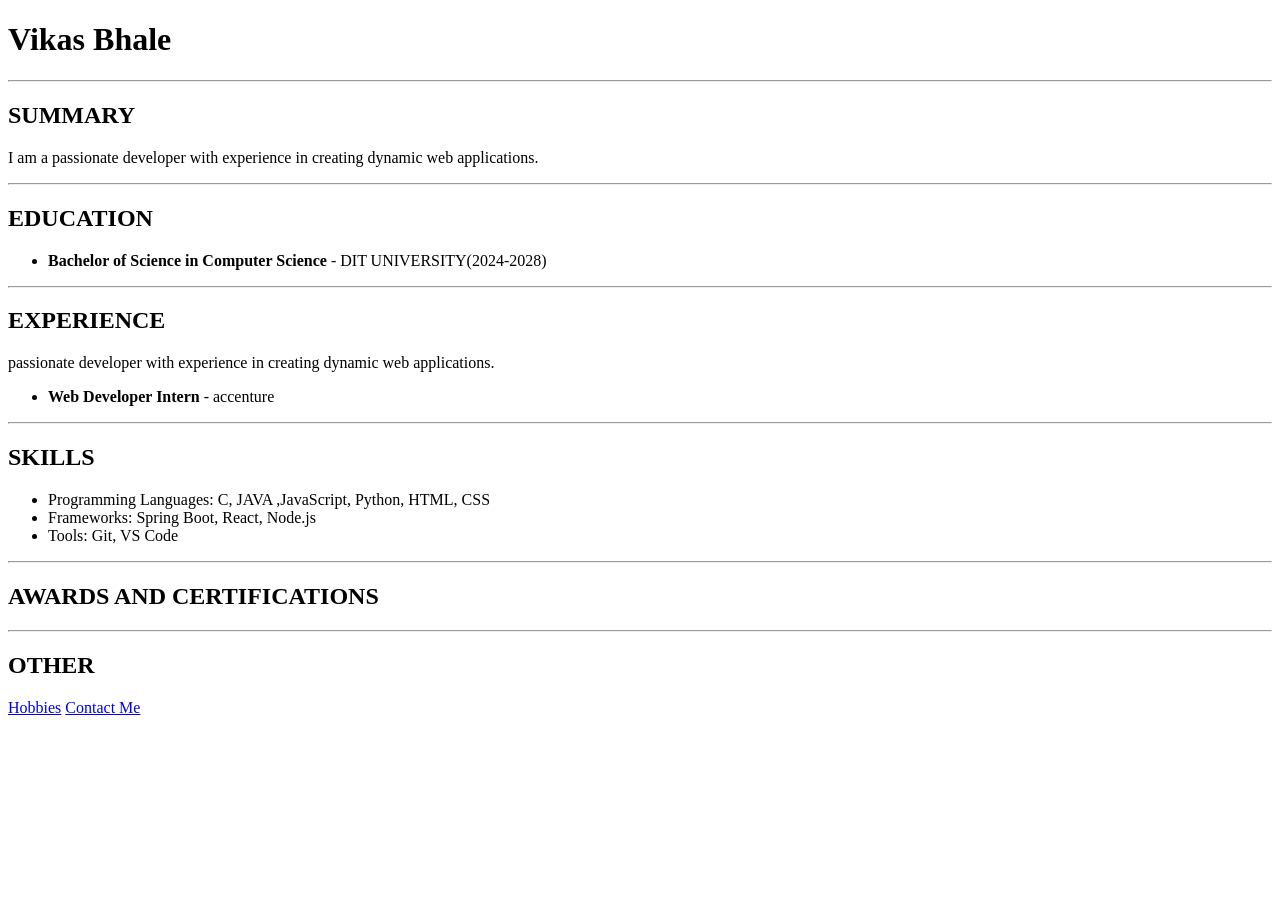
==== index.html @ cbca934f "Add files via upload" ====
<!DOCTYPE html>
<html lang="en">
<head>
    <meta charset="UTF-8">
    <meta name="viewport" content="width=device-width, initial-scale=1.0">
    <title>My Resume</title>
</head>
<body>
    <h1>Vikas Bhale</h1>
    <hr />
    <h2>SUMMARY</h2>
    <p>I am a passionate developer with experience in creating dynamic web applications.</p>
    <hr />
    <h2>EDUCATION
    </h2>
    <ul>
        <li><strong>Bachelor of Science in Computer Science</strong> - DIT UNIVERSITY(2024-2028)</li>
    </ul>
    <hr />
    <h2>EXPERIENCE</h2>
    <p>passionate developer with experience in creating dynamic web applications.</p>
    <ul>
        <li><strong>Web Developer Intern</strong> - accenture</li>
    </ul>
    <hr />
    <h2>SKILLS</h2>
    <ul>
        <li>Programming Languages: C, JAVA ,JavaScript, Python, HTML, CSS</li>
        <li>Frameworks: Spring Boot, React, Node.js</li>
        <li>Tools: Git, VS Code</li>
    </ul>
    <hr />
    <h2>AWARDS AND CERTIFICATIONS</h2>
    <hr />
    <h2>OTHER</h2>
    <a href="hobbies.html">Hobbies</a>
    <a href="contact.html">Contact Me</a>
</body>
</html>
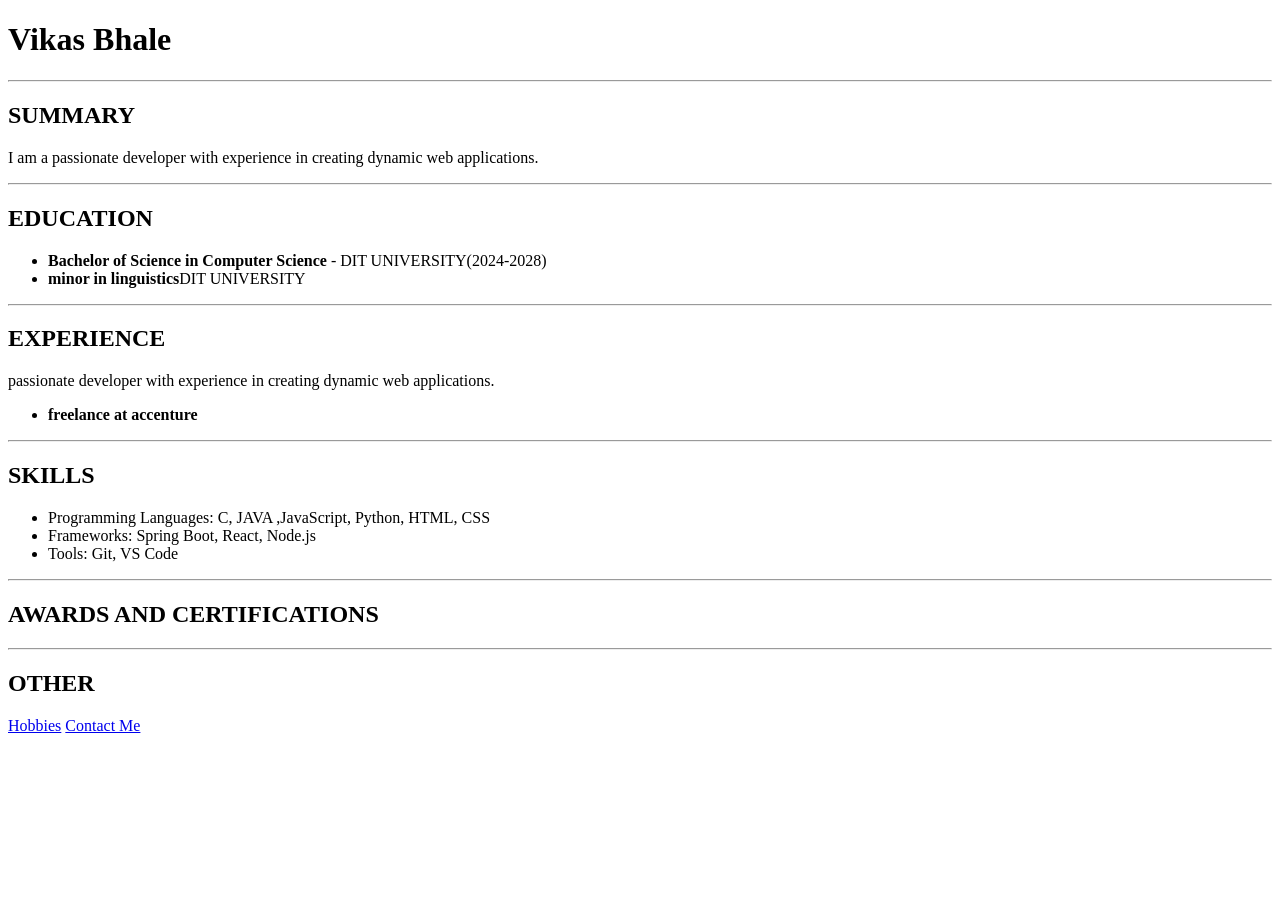
==== commit b0b0e035: "Update education and experience sections in index.html" ====
--- a/index.html
+++ b/index.html
@@ -15,12 +15,14 @@
     </h2>
     <ul>
         <li><strong>Bachelor of Science in Computer Science</strong> - DIT UNIVERSITY(2024-2028)</li>
+        <li><strong>minor in linguistics</strong>DIT UNIVERSITY</li>
     </ul>
     <hr />
     <h2>EXPERIENCE</h2>
+   
     <p>passionate developer with experience in creating dynamic web applications.</p>
     <ul>
-        <li><strong>Web Developer Intern</strong> - accenture</li>
+        <li><strong>freelance at accenture</strong></li>
     </ul>
     <hr />
     <h2>SKILLS</h2>
@@ -36,4 +38,4 @@
     <a href="hobbies.html">Hobbies</a>
     <a href="contact.html">Contact Me</a>
 </body>
-</html>+</html>
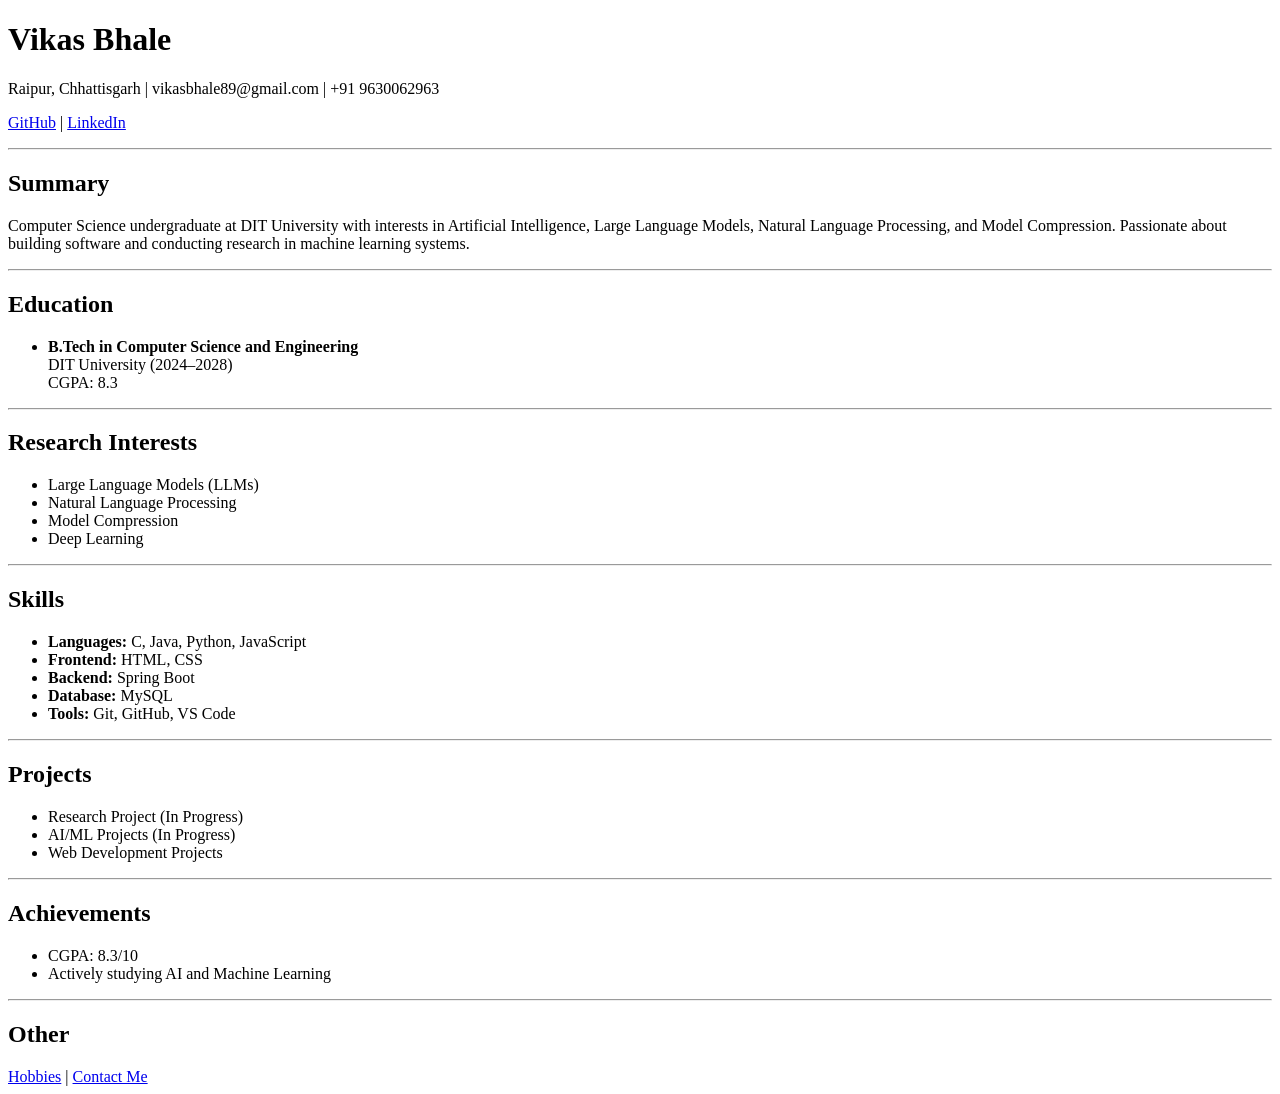
==== commit 4a080599: "Update index.html" ====
--- a/index.html
+++ b/index.html
@@ -1,41 +1,97 @@
 <!DOCTYPE html>
 <html lang="en">
 <head>
-    <meta charset="UTF-8">
-    <meta name="viewport" content="width=device-width, initial-scale=1.0">
-    <title>My Resume</title>
+<meta charset="UTF-8">
+<meta name="viewport" content="width=device-width, initial-scale=1.0">
+<title>Vikas Bhale Resume</title>
 </head>
+
 <body>
-    <h1>Vikas Bhale</h1>
-    <hr />
-    <h2>SUMMARY</h2>
-    <p>I am a passionate developer with experience in creating dynamic web applications.</p>
-    <hr />
-    <h2>EDUCATION
-    </h2>
-    <ul>
-        <li><strong>Bachelor of Science in Computer Science</strong> - DIT UNIVERSITY(2024-2028)</li>
-        <li><strong>minor in linguistics</strong>DIT UNIVERSITY</li>
-    </ul>
-    <hr />
-    <h2>EXPERIENCE</h2>
-   
-    <p>passionate developer with experience in creating dynamic web applications.</p>
-    <ul>
-        <li><strong>freelance at accenture</strong></li>
-    </ul>
-    <hr />
-    <h2>SKILLS</h2>
-    <ul>
-        <li>Programming Languages: C, JAVA ,JavaScript, Python, HTML, CSS</li>
-        <li>Frameworks: Spring Boot, React, Node.js</li>
-        <li>Tools: Git, VS Code</li>
-    </ul>
-    <hr />
-    <h2>AWARDS AND CERTIFICATIONS</h2>
-    <hr />
-    <h2>OTHER</h2>
-    <a href="hobbies.html">Hobbies</a>
-    <a href="contact.html">Contact Me</a>
+
+<h1>Vikas Bhale</h1>
+
+<p>
+Raipur, Chhattisgarh |
+vikasbhale89@gmail.com |
++91 9630062963
+</p>
+
+<p>
+<a href="https://github.com/vikasbhale89">GitHub</a> |
+<a href="https://linkedin.com/in/vikas-bhale-60222b310">LinkedIn</a>
+</p>
+
+<hr>
+
+<h2>Summary</h2>
+
+<p>
+Computer Science undergraduate at DIT University with interests in
+Artificial Intelligence, Large Language Models, Natural Language Processing,
+and Model Compression. Passionate about building software and conducting
+research in machine learning systems.
+</p>
+
+<hr>
+
+<h2>Education</h2>
+
+<ul>
+<li>
+<strong>B.Tech in Computer Science and Engineering</strong><br>
+DIT University (2024–2028)<br>
+CGPA: 8.3
+</li>
+</ul>
+
+<hr>
+
+<h2>Research Interests</h2>
+
+<ul>
+<li>Large Language Models (LLMs)</li>
+<li>Natural Language Processing</li>
+<li>Model Compression</li>
+<li>Deep Learning</li>
+</ul>
+
+<hr>
+
+<h2>Skills</h2>
+
+<ul>
+<li><strong>Languages:</strong> C, Java, Python, JavaScript</li>
+<li><strong>Frontend:</strong> HTML, CSS</li>
+<li><strong>Backend:</strong> Spring Boot</li>
+<li><strong>Database:</strong> MySQL</li>
+<li><strong>Tools:</strong> Git, GitHub, VS Code</li>
+</ul>
+
+<hr>
+
+<h2>Projects</h2>
+
+<ul>
+<li>Research Project (In Progress)</li>
+<li>AI/ML Projects (In Progress)</li>
+<li>Web Development Projects</li>
+</ul>
+
+<hr>
+
+<h2>Achievements</h2>
+
+<ul>
+<li>CGPA: 8.3/10</li>
+<li>Actively studying AI and Machine Learning</li>
+</ul>
+
+<hr>
+
+<h2>Other</h2>
+
+<a href="hobbies.html">Hobbies</a> |
+<a href="contact.html">Contact Me</a>
+
 </body>
 </html>
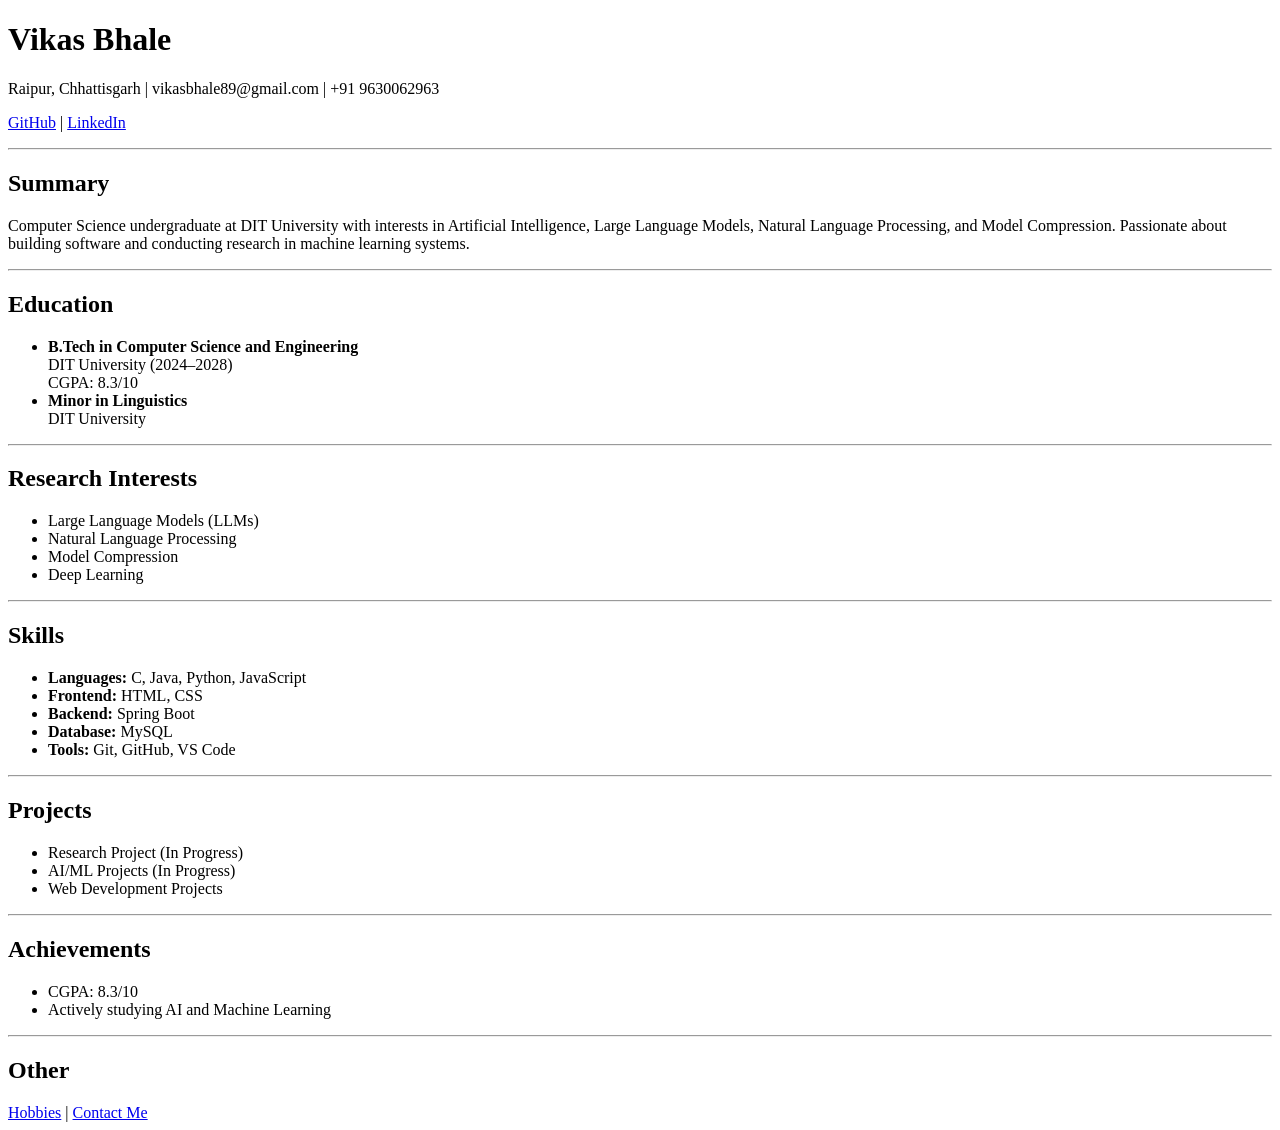
==== commit 427cd34c: "Update education section in index.html" ====
--- a/index.html
+++ b/index.html
@@ -37,13 +37,17 @@
 <h2>Education</h2>
 
 <ul>
-<li>
-<strong>B.Tech in Computer Science and Engineering</strong><br>
-DIT University (2024–2028)<br>
-CGPA: 8.3
-</li>
+    <li>
+        <strong>B.Tech in Computer Science and Engineering</strong><br>
+        DIT University (2024–2028)<br>
+        CGPA: 8.3/10
+    </li>
+
+    <li>
+        <strong>Minor in Linguistics</strong><br>
+        DIT University
+    </li>
 </ul>
-
 <hr>
 
 <h2>Research Interests</h2>
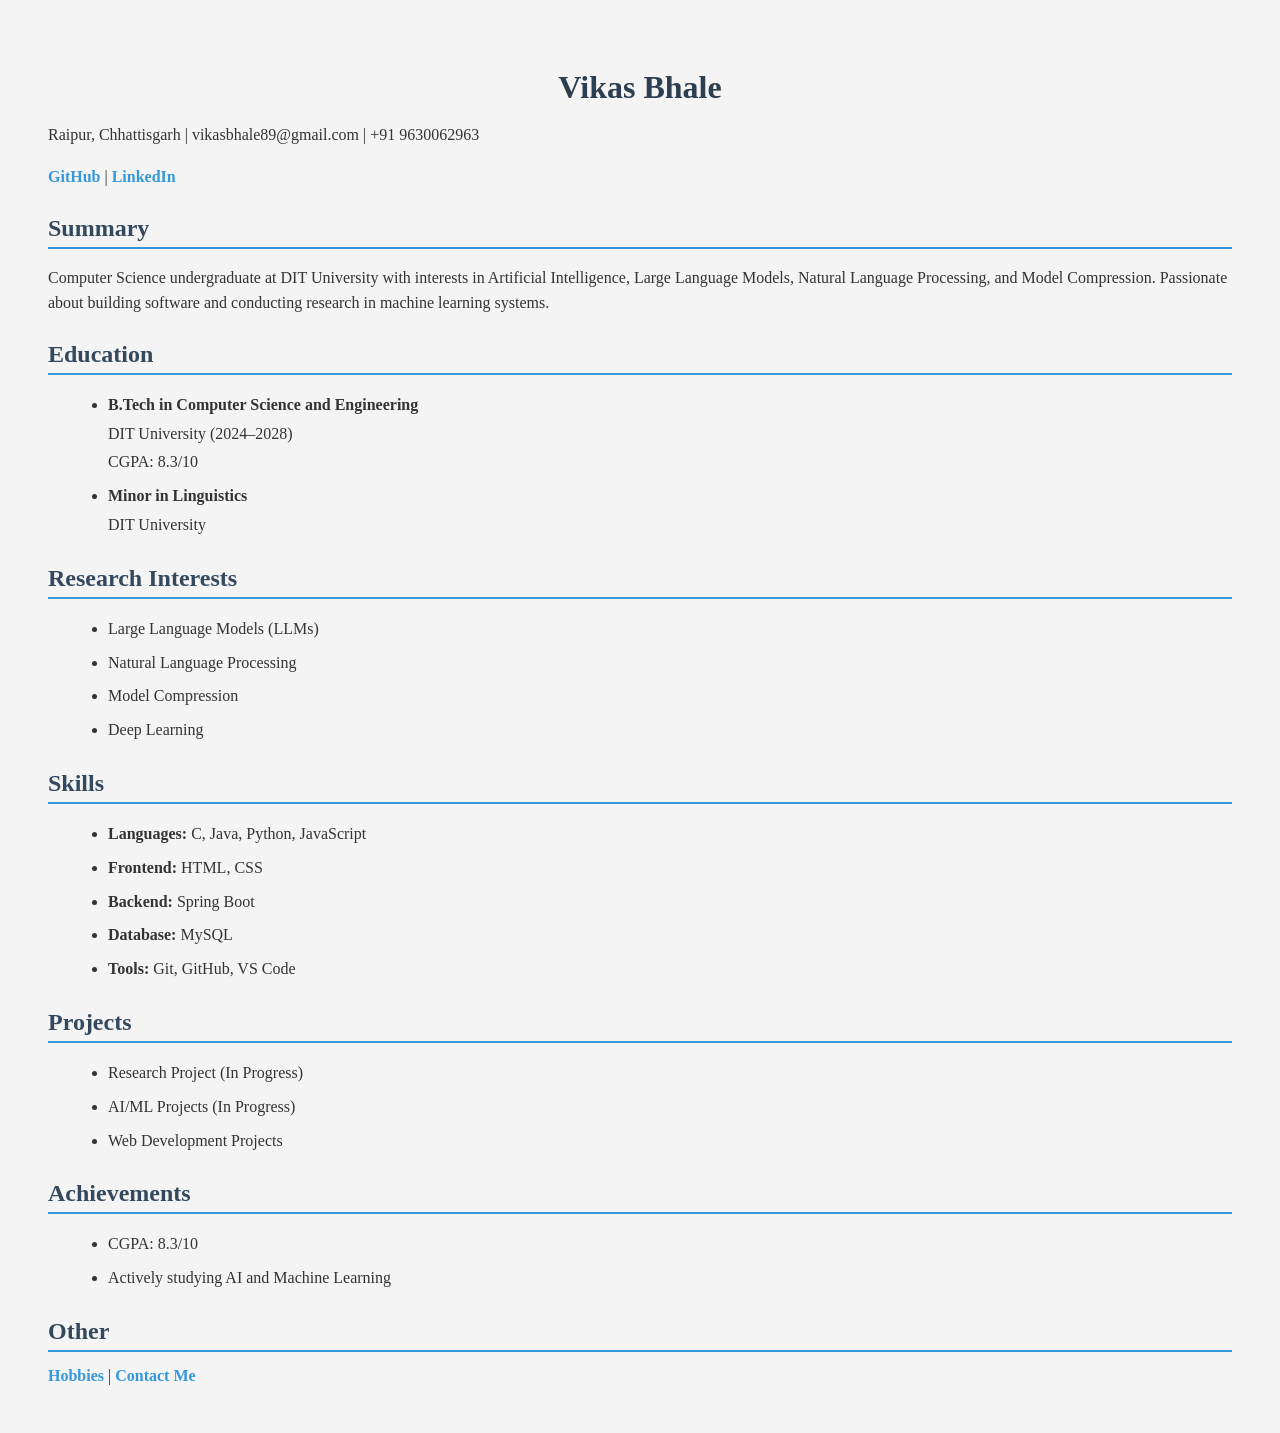
==== commit 3ba3fd30: "Update index.html" ====
--- a/index.html
+++ b/index.html
@@ -3,6 +3,7 @@
 <head>
 <meta charset="UTF-8">
 <meta name="viewport" content="width=device-width, initial-scale=1.0">
+<link rel="stylesheet" href="style.css" />
 <title>Vikas Bhale Resume</title>
 </head>
 
--- a/style.css
+++ b/style.css
@@ -0,0 +1,75 @@
+<style>
+    * {
+        margin: 0;
+        padding: 0;
+        box-sizing: border-box;
+        font-family: Arial, Helvetica, sans-serif;
+    }
+
+    body {
+        background-color: #f4f4f4;
+        padding: 40px;
+        color: #333;
+    }
+
+    .container {
+        max-width: 900px;
+        margin: auto;
+        background: white;
+        padding: 40px;
+        border-radius: 12px;
+        box-shadow: 0 4px 12px rgba(0,0,0,0.1);
+    }
+
+    h1 {
+        color: #2c3e50;
+        text-align: center;
+        margin-bottom: 10px;
+    }
+
+    h2 {
+        color: #34495e;
+        border-bottom: 2px solid #3498db;
+        padding-bottom: 5px;
+        margin-top: 25px;
+        margin-bottom: 15px;
+    }
+
+    p {
+        line-height: 1.6;
+        margin-bottom: 10px;
+    }
+
+    ul {
+        margin-left: 20px;
+        line-height: 1.8;
+    }
+
+    li {
+        margin-bottom: 5px;
+    }
+
+    a {
+        text-decoration: none;
+        color: #3498db;
+        font-weight: bold;
+    }
+
+    a:hover {
+        color: #21618c;
+    }
+
+    hr {
+        display: none;
+    }
+
+    .header {
+        text-align: center;
+        margin-bottom: 25px;
+    }
+
+    .contact {
+        color: #666;
+        margin-top: 5px;
+    }
+</style>
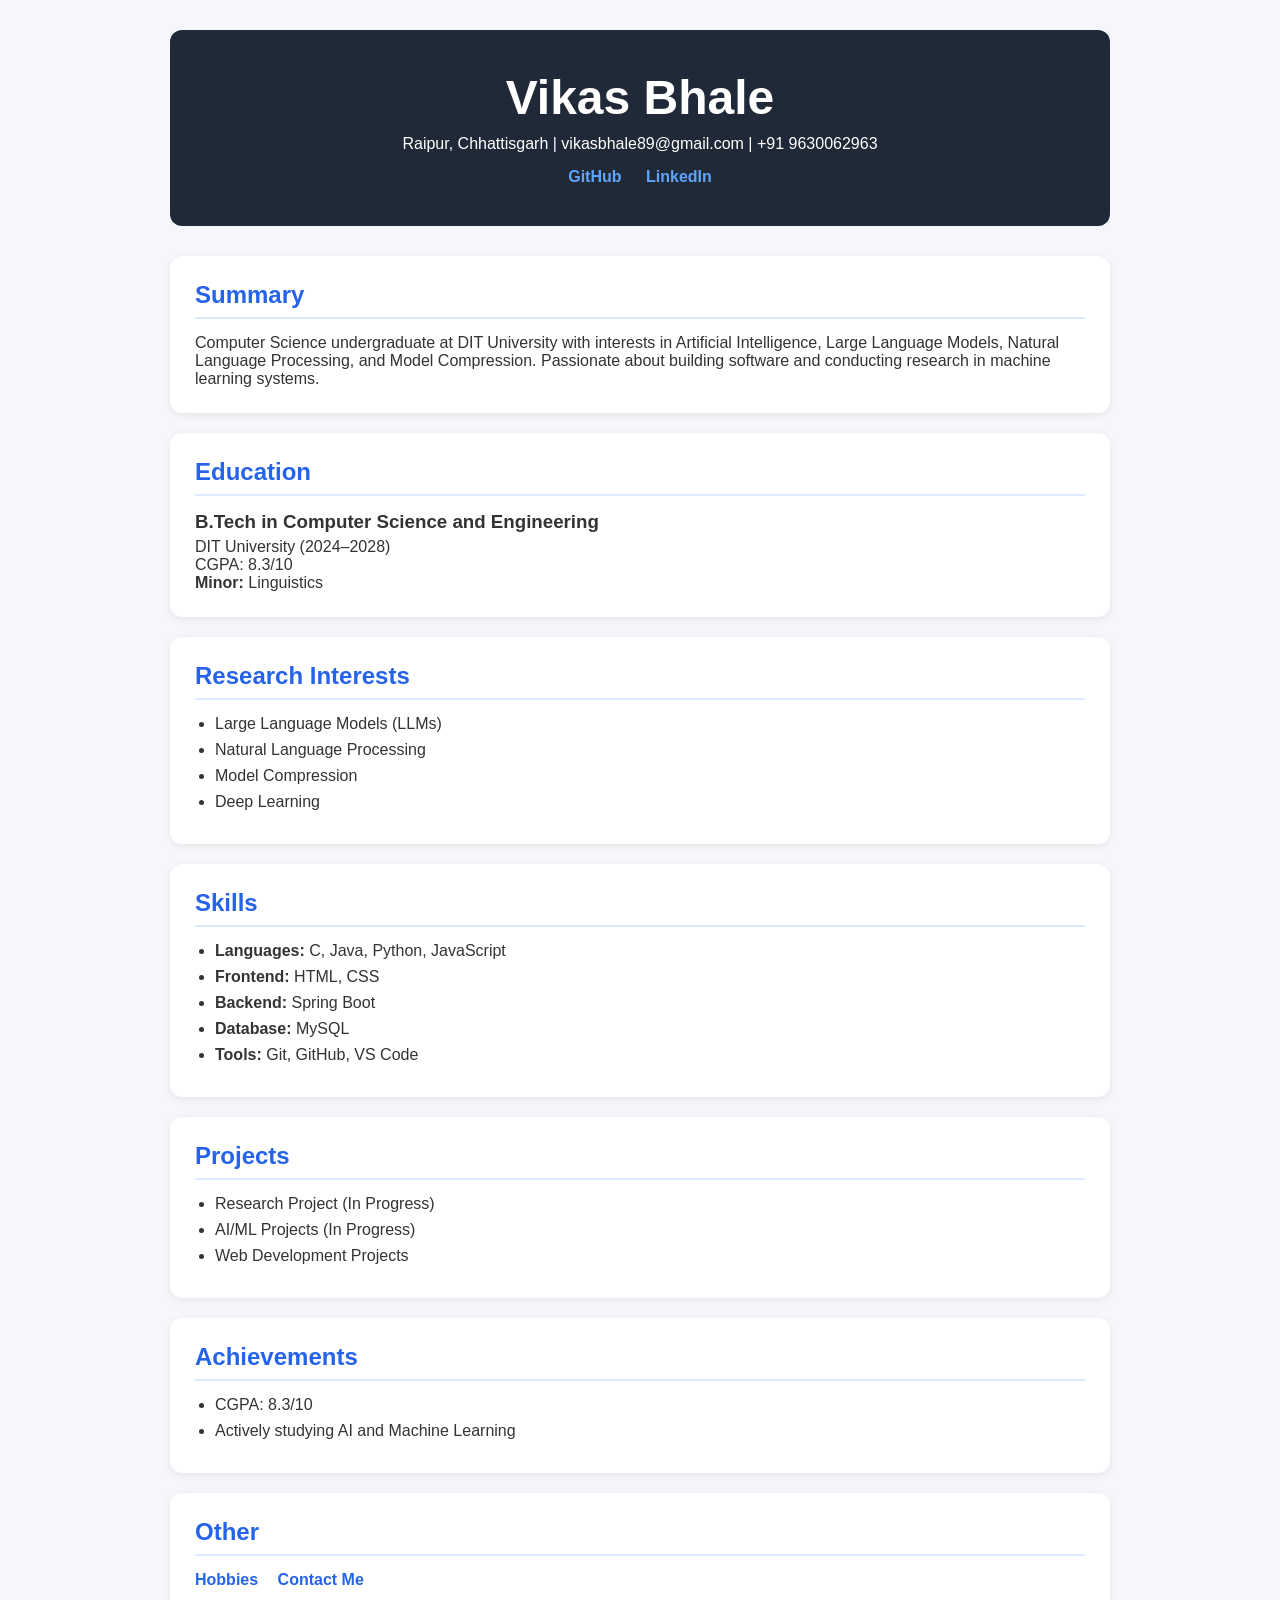
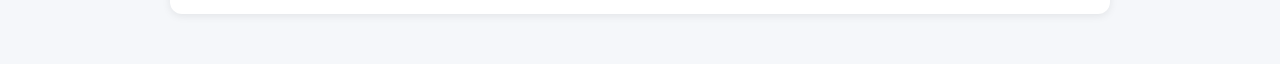
==== commit 578ee8bf: "Update index.html" ====
--- a/index.html
+++ b/index.html
@@ -1,102 +1,101 @@
 <!DOCTYPE html>
 <html lang="en">
 <head>
-<meta charset="UTF-8">
-<meta name="viewport" content="width=device-width, initial-scale=1.0">
-<link rel="stylesheet" href="style.css" />
-<title>Vikas Bhale Resume</title>
+    <meta charset="UTF-8">
+    <meta name="viewport" content="width=device-width, initial-scale=1.0">
+    <title>Vikas Bhale | Resume</title>
+    <link rel="stylesheet" href="style.css">
 </head>
-
 <body>
 
-<h1>Vikas Bhale</h1>
+<header>
+    <h1>Vikas Bhale</h1>
 
-<p>
-Raipur, Chhattisgarh |
-vikasbhale89@gmail.com |
-+91 9630062963
-</p>
+    <p>
+        Raipur, Chhattisgarh |
+        vikasbhale89@gmail.com |
+        +91 9630062963
+    </p>
 
-<p>
-<a href="https://github.com/vikasbhale89">GitHub</a> |
-<a href="https://linkedin.com/in/vikas-bhale-60222b310">LinkedIn</a>
-</p>
+    <nav>
+        <a href="https://github.com/vikasbhale89" target="_blank">GitHub</a>
+        <a href="https://linkedin.com/in/vikas-bhale-60222b310" target="_blank">LinkedIn</a>
+    </nav>
+</header>
 
-<hr>
+<main>
 
-<h2>Summary</h2>
+<section>
+    <h2>Summary</h2>
+    <p>
+        Computer Science undergraduate at DIT University with interests in
+        Artificial Intelligence, Large Language Models, Natural Language
+        Processing, and Model Compression. Passionate about building software
+        and conducting research in machine learning systems.
+    </p>
+</section>
 
-<p>
-Computer Science undergraduate at DIT University with interests in
-Artificial Intelligence, Large Language Models, Natural Language Processing,
-and Model Compression. Passionate about building software and conducting
-research in machine learning systems.
-</p>
+<section>
+    <h2>Education</h2>
 
-<hr>
+    <article>
+        <h3>B.Tech in Computer Science and Engineering</h3>
+        <p>DIT University (2024–2028)</p>
+        <p>CGPA: 8.3/10</p>
+        <p><strong>Minor:</strong> Linguistics</p>
+    </article>
+</section>
 
-<h2>Education</h2>
+<section>
+    <h2>Research Interests</h2>
 
-<ul>
-    <li>
-        <strong>B.Tech in Computer Science and Engineering</strong><br>
-        DIT University (2024–2028)<br>
-        CGPA: 8.3/10
-    </li>
+    <ul>
+        <li>Large Language Models (LLMs)</li>
+        <li>Natural Language Processing</li>
+        <li>Model Compression</li>
+        <li>Deep Learning</li>
+    </ul>
+</section>
 
-    <li>
-        <strong>Minor in Linguistics</strong><br>
-        DIT University
-    </li>
-</ul>
-<hr>
+<section>
+    <h2>Skills</h2>
 
-<h2>Research Interests</h2>
+    <ul>
+        <li><strong>Languages:</strong> C, Java, Python, JavaScript</li>
+        <li><strong>Frontend:</strong> HTML, CSS</li>
+        <li><strong>Backend:</strong> Spring Boot</li>
+        <li><strong>Database:</strong> MySQL</li>
+        <li><strong>Tools:</strong> Git, GitHub, VS Code</li>
+    </ul>
+</section>
 
-<ul>
-<li>Large Language Models (LLMs)</li>
-<li>Natural Language Processing</li>
-<li>Model Compression</li>
-<li>Deep Learning</li>
-</ul>
+<section>
+    <h2>Projects</h2>
 
-<hr>
+    <ul>
+        <li>Research Project (In Progress)</li>
+        <li>AI/ML Projects (In Progress)</li>
+        <li>Web Development Projects</li>
+    </ul>
+</section>
 
-<h2>Skills</h2>
+<section>
+    <h2>Achievements</h2>
 
-<ul>
-<li><strong>Languages:</strong> C, Java, Python, JavaScript</li>
-<li><strong>Frontend:</strong> HTML, CSS</li>
-<li><strong>Backend:</strong> Spring Boot</li>
-<li><strong>Database:</strong> MySQL</li>
-<li><strong>Tools:</strong> Git, GitHub, VS Code</li>
-</ul>
+    <ul>
+        <li>CGPA: 8.3/10</li>
+        <li>Actively studying AI and Machine Learning</li>
+    </ul>
+</section>
 
-<hr>
+<section>
+    <h2>Other</h2>
 
-<h2>Projects</h2>
+    <a href="hobbies.html">Hobbies</a>
+    <a href="contact.html">Contact Me</a>
+</section>
 
-<ul>
-<li>Research Project (In Progress)</li>
-<li>AI/ML Projects (In Progress)</li>
-<li>Web Development Projects</li>
-</ul>
-
-<hr>
-
-<h2>Achievements</h2>
-
-<ul>
-<li>CGPA: 8.3/10</li>
-<li>Actively studying AI and Machine Learning</li>
-</ul>
-
-<hr>
-
-<h2>Other</h2>
-
-<a href="hobbies.html">Hobbies</a> |
-<a href="contact.html">Contact Me</a>
+</main>
 
 </body>
 </html>
--- a/style.css
+++ b/style.css
@@ -1,75 +1,91 @@
-<style>
-    * {
-        margin: 0;
-        padding: 0;
-        box-sizing: border-box;
-        font-family: Arial, Helvetica, sans-serif;
+* {
+    margin: 0;
+    padding: 0;
+    box-sizing: border-box;
+}
+
+body {
+    font-family: "Segoe UI", sans-serif;
+    background-color: #f5f7fa;
+    color: #333;
+    max-width: 1000px;
+    margin: auto;
+    padding: 30px;
+}
+
+header {
+    text-align: center;
+    padding: 40px 20px;
+    background: #1f2937;
+    color: white;
+    border-radius: 12px;
+    margin-bottom: 30px;
+}
+
+header h1 {
+    font-size: 3rem;
+    margin-bottom: 10px;
+}
+
+header p {
+    margin-bottom: 15px;
+}
+
+nav a {
+    color: #60a5fa;
+    text-decoration: none;
+    margin: 0 10px;
+    font-weight: 600;
+}
+
+nav a:hover {
+    text-decoration: underline;
+}
+
+section {
+    background: white;
+    padding: 25px;
+    margin-bottom: 20px;
+    border-radius: 12px;
+    box-shadow: 0 2px 8px rgba(0,0,0,0.08);
+}
+
+section h2 {
+    color: #2563eb;
+    margin-bottom: 15px;
+    border-bottom: 2px solid #dbeafe;
+    padding-bottom: 8px;
+}
+
+article h3 {
+    margin-bottom: 5px;
+}
+
+ul {
+    padding-left: 20px;
+}
+
+li {
+    margin-bottom: 8px;
+}
+
+section a {
+    text-decoration: none;
+    color: #2563eb;
+    font-weight: 600;
+    margin-right: 15px;
+}
+
+section a:hover {
+    text-decoration: underline;
+}
+
+@media (max-width: 768px) {
+    body {
+        padding: 15px;
     }
 
-    body {
-        background-color: #f4f4f4;
-        padding: 40px;
-        color: #333;
+    header h1 {
+        font-size: 2rem;
     }
-
-    .container {
-        max-width: 900px;
-        margin: auto;
-        background: white;
-        padding: 40px;
-        border-radius: 12px;
-        box-shadow: 0 4px 12px rgba(0,0,0,0.1);
-    }
-
-    h1 {
-        color: #2c3e50;
-        text-align: center;
-        margin-bottom: 10px;
-    }
-
-    h2 {
-        color: #34495e;
-        border-bottom: 2px solid #3498db;
-        padding-bottom: 5px;
-        margin-top: 25px;
-        margin-bottom: 15px;
-    }
-
-    p {
-        line-height: 1.6;
-        margin-bottom: 10px;
-    }
-
-    ul {
-        margin-left: 20px;
-        line-height: 1.8;
-    }
-
-    li {
-        margin-bottom: 5px;
-    }
-
-    a {
-        text-decoration: none;
-        color: #3498db;
-        font-weight: bold;
-    }
-
-    a:hover {
-        color: #21618c;
-    }
-
-    hr {
-        display: none;
-    }
-
-    .header {
-        text-align: center;
-        margin-bottom: 25px;
-    }
-
-    .contact {
-        color: #666;
-        margin-top: 5px;
-    }
-</style>
+}
